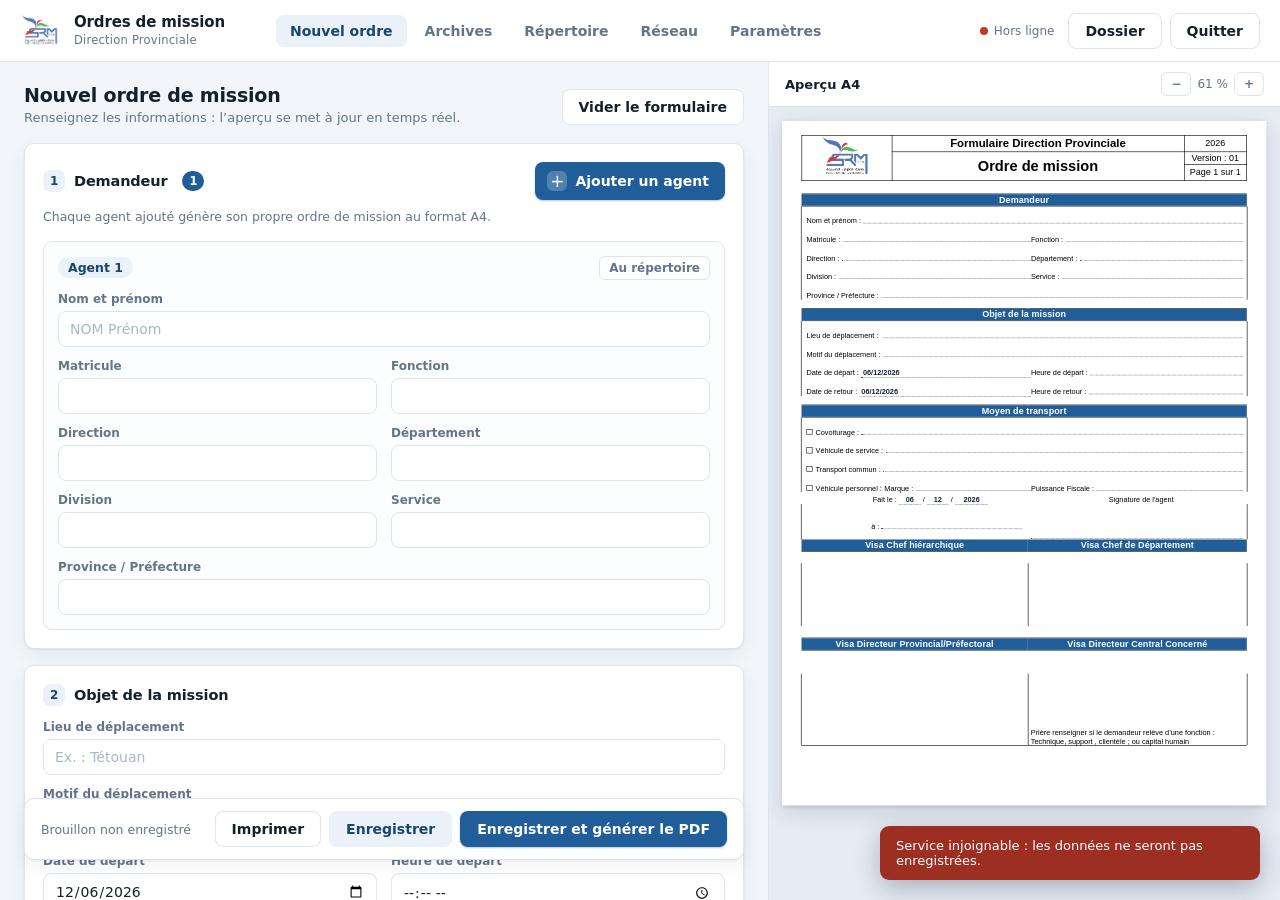
==== index.html @ d6f8230d "Add files via upload" ====
<!DOCTYPE html>
<html lang="fr">
<head>
<meta charset="utf-8">
<meta name="viewport" content="width=device-width, initial-scale=1, viewport-fit=cover">
<meta name="theme-color" content="#215e99">
<meta name="mobile-web-app-capable" content="yes">
<meta name="apple-mobile-web-app-capable" content="yes">
<meta name="apple-mobile-web-app-status-bar-style" content="black-translucent">
<meta name="apple-mobile-web-app-title" content="Ordres de mission">
<title>Ordres de mission</title>
<link rel="icon" href="logo.png">
<link rel="apple-touch-icon" href="logo.png">
<link rel="manifest" href="manifest.webmanifest">
<link rel="stylesheet" href="styles.css">
<link rel="stylesheet" href="form.css">
</head>
<body>

<header class="barre">
  <div class="marque">
    <img src="logo.png" alt="">
    <div>
      <h1>Ordres de mission</h1>
      <p>Direction Provinciale</p>
    </div>
  </div>

  <nav class="onglets" id="onglets">
    <button class="onglet actif" data-vue="saisie"><i class="ic" data-ic="plume"></i><span>Nouvel ordre</span></button>
    <button class="onglet" data-vue="archives"><i class="ic" data-ic="dossier"></i><span>Archives</span></button>
    <button class="onglet" data-vue="agents"><i class="ic" data-ic="agents"></i><span>R&eacute;pertoire</span></button>
    <button class="onglet" data-vue="reseau"><i class="ic" data-ic="reseau"></i><span>R&eacute;seau</span></button>
    <button class="onglet" data-vue="parametres"><i class="ic" data-ic="reglages"></i><span>Param&egrave;tres</span></button>
  </nav>

  <div class="barre-actions">
    <span class="etat-serveur" id="etatServeur" title="Connexion au service"><i></i>Connect&eacute;</span>
    <button class="btn btn-fantome local-seul" id="btnDossier" title="Ouvrir le dossier des PDF">Dossier</button>
    <button class="btn btn-fantome local-seul" id="btnQuitter" title="Fermer l'application">Quitter</button>
  </div>
</header>

<main>

<!-- ====================== VUE : SAISIE ====================== -->
<section class="vue active" id="vue-saisie">
  <div class="colonnes">

    <div class="panneau-saisie" id="panneauSaisie">

      <div class="fil">
        <div>
          <h2 id="titreSaisie">Nouvel ordre de mission</h2>
          <p class="sous-titre" id="sousTitreSaisie">Renseignez les informations : l&rsquo;aper&ccedil;u se met &agrave; jour en temps r&eacute;el.</p>
        </div>
        <button class="btn btn-fantome" id="btnNouveau">Vider le formulaire</button>
      </div>

      <!-- Demandeurs -->
      <div class="bloc">
        <div class="bloc-tete">
          <h3><span class="puce">1</span> Demandeur<span id="nbAgents" class="compteur">1</span></h3>
          <button class="btn btn-plus" id="btnAjouterAgent" title="Ajouter un agent &agrave; cet ordre de mission">
            <span>+</span> Ajouter un agent
          </button>
        </div>
        <p class="aide">Chaque agent ajout&eacute; g&eacute;n&egrave;re son propre ordre de mission au format A4.</p>
        <div id="listeAgents" class="liste-agents"></div>
      </div>

      <!-- Mission -->
      <div class="bloc">
        <div class="bloc-tete"><h3><span class="puce">2</span> Objet de la mission</h3></div>
        <div class="grille">
          <label class="champ large">
            <span>Lieu de d&eacute;placement</span>
            <input type="text" id="m_lieu" list="l_lieux" placeholder="Ex. : T&eacute;touan">
          </label>
          <label class="champ large">
            <span>Motif du d&eacute;placement</span>
            <input type="text" id="m_motif" list="l_motifs" placeholder="Ex. : R&eacute;union de coordination">
          </label>
          <label class="champ"><span>Date de d&eacute;part</span><input type="date" id="m_dateDepart"></label>
          <label class="champ"><span>Heure de d&eacute;part</span><input type="time" id="m_heureDepart"></label>
          <label class="champ"><span>Date de retour</span><input type="date" id="m_dateRetour"></label>
          <label class="champ"><span>Heure de retour</span><input type="time" id="m_heureRetour"></label>
        </div>
      </div>

      <!-- Transport -->
      <div class="bloc">
        <div class="bloc-tete"><h3><span class="puce">3</span> Moyen de transport</h3></div>
        <div class="transports">
          <div class="transport">
            <label class="coche"><input type="checkbox" id="t_covoiturage"><span>Covoiturage</span></label>
            <input type="text" id="t_covoiturageDetail" placeholder="Pr&eacute;cisions (ex. : avec M. ...)">
          </div>
          <div class="transport">
            <label class="coche"><input type="checkbox" id="t_service"><span>V&eacute;hicule de service</span></label>
            <input type="text" id="t_serviceDetail" placeholder="Immatriculation / n&deg; de v&eacute;hicule">
          </div>
          <div class="transport">
            <label class="coche"><input type="checkbox" id="t_commun"><span>Transport commun</span></label>
            <input type="text" id="t_communDetail" placeholder="Train, autocar, taxi...">
          </div>
          <div class="transport">
            <label class="coche"><input type="checkbox" id="t_personnel"><span>V&eacute;hicule personnel</span></label>
            <div class="duo">
              <input type="text" id="t_marque" placeholder="Marque">
              <input type="text" id="t_puissance" placeholder="Puissance fiscale">
            </div>
          </div>
        </div>
      </div>

      <!-- Signature -->
      <div class="bloc">
        <div class="bloc-tete"><h3><span class="puce">4</span> Signature</h3></div>
        <div class="grille">
          <label class="champ"><span>Fait le</span><input type="date" id="s_faitLe"></label>
          <label class="champ"><span>&Agrave;</span><input type="text" id="s_faitA" list="l_villes" placeholder="Ville"></label>
          <label class="champ"><span>Ann&eacute;e du formulaire</span><input type="text" id="e_annee" inputmode="numeric" maxlength="4"></label>
          <label class="champ"><span>Version du formulaire</span><input type="text" id="e_version" maxlength="6"></label>
        </div>
      </div>

      <div class="barre-bas">
        <div class="info" id="infoEnregistrement">Brouillon non enregistr&eacute;</div>
        <div class="actions">
          <button class="btn btn-fantome mobile-seul" id="btnApercuMobile">Aper&ccedil;u A4</button>
          <button class="btn btn-fantome bureau-seul" id="btnImprimer">Imprimer</button>
          <button class="btn btn-secondaire" id="btnEnregistrer">Enregistrer</button>
          <button class="btn btn-principal" id="btnPdf">Enregistrer et g&eacute;n&eacute;rer le PDF</button>
        </div>
      </div>
    </div>

    <!-- Aper&ccedil;u -->
    <aside class="panneau-apercu" id="panneauApercu">
      <div class="apercu-tete">
        <div class="apercu-titre">Aper&ccedil;u A4</div>
        <div class="apercu-outils">
          <div class="pages" id="pagesApercu"></div>
          <div class="zoom">
            <button class="btn-mini" id="zoomMoins" title="R&eacute;duire">&minus;</button>
            <span id="zoomVal" title="Double-cliquez pour ajuster automatiquement">70&nbsp;%</span>
            <button class="btn-mini" id="zoomPlus" title="Agrandir">+</button>
          </div>
          <button class="btn-mini mobile-seul" id="btnFermerApercu" title="Fermer l'aper&ccedil;u">Fermer</button>
        </div>
      </div>
      <div class="apercu-corps" id="apercuCorps">
        <div class="apercu-echelle" id="apercuEchelle"></div>
      </div>
    </aside>
  </div>
</section>

<!-- ====================== VUE : ARCHIVES ====================== -->
<section class="vue" id="vue-archives">
  <div class="contenu">
    <div class="fil">
      <div>
        <h2>Archives des ordres de mission</h2>
        <p class="sous-titre">Class&eacute;s automatiquement par ann&eacute;e et par mois.</p>
      </div>
      <div class="filtres">
        <input type="search" id="recherche" placeholder="Rechercher un agent, un lieu, un motif...">
        <select id="filtreAnnee"><option value="">Toutes les ann&eacute;es</option></select>
        <select id="filtreMois"><option value="">Tous les mois</option></select>
      </div>
    </div>
    <div class="stats" id="statsArchives"></div>
    <div id="listeArchives" class="archives"></div>
  </div>
</section>

<!-- ====================== VUE : REPERTOIRE ====================== -->
<section class="vue" id="vue-agents">
  <div class="contenu">
    <div class="fil">
      <div>
        <h2>R&eacute;pertoire des agents</h2>
        <p class="sous-titre">Les agents enregistr&eacute;s ici sont propos&eacute;s automatiquement &agrave; la saisie.</p>
      </div>
      <button class="btn btn-principal" id="btnNouvelAgent">+ Nouvel agent</button>
    </div>
    <div id="tableAgents" class="table-enveloppe"></div>
  </div>
</section>

<!-- ====================== VUE : RESEAU ====================== -->
<section class="vue" id="vue-reseau">
  <div class="contenu etroit">
    <div class="fil"><div>
      <h2>Acc&egrave;s depuis un t&eacute;l&eacute;phone ou un autre poste</h2>
      <p class="sous-titre">L&rsquo;application s&rsquo;utilise depuis n&rsquo;importe quel appareil du m&ecirc;me r&eacute;seau Wi-Fi.</p>
    </div></div>

    <div id="reseauEtat"></div>

    <div class="bloc reseau-bloc">
      <div class="reseau-qr">
        <div id="qrCode" class="qr"></div>
        <p class="qr-legende">Scannez ce code avec l&rsquo;appareil photo du t&eacute;l&eacute;phone</p>
      </div>
      <div class="reseau-infos">
        <h3>Adresse &agrave; ouvrir</h3>
        <div id="reseauAdresses" class="adresses"></div>
        <ol class="etapes">
          <li>Connectez le t&eacute;l&eacute;phone au <b>m&ecirc;me r&eacute;seau Wi-Fi</b> que ce poste.</li>
          <li>Scannez le QR code, ou saisissez l&rsquo;adresse dans le navigateur.</li>
          <li>Ajoutez la page &agrave; l&rsquo;&eacute;cran d&rsquo;accueil pour la retrouver comme une application.</li>
        </ol>
        <p class="aide">Ce poste doit rester allum&eacute; et l&rsquo;application ouverte : c&rsquo;est lui qui
          conserve les donn&eacute;es et fabrique les PDF.</p>
      </div>
    </div>

    <div class="bloc">
      <div class="bloc-tete"><h3>Informations techniques</h3></div>
      <div id="reseauInfos" class="infos-grille"></div>
    </div>
  </div>
</section>

<!-- ====================== VUE : PARAMETRES ====================== -->
<section class="vue" id="vue-parametres">
  <div class="contenu etroit">
    <div class="fil"><div>
      <h2>Param&egrave;tres</h2>
      <p class="sous-titre">Valeurs pr&eacute;-remplies automatiquement dans chaque nouvel ordre de mission.</p>
    </div></div>

    <div class="bloc">
      <div class="bloc-tete"><h3>Valeurs par d&eacute;faut du demandeur</h3></div>
      <div class="grille">
        <label class="champ"><span>Direction</span><input type="text" id="p_direction"></label>
        <label class="champ"><span>D&eacute;partement</span><input type="text" id="p_departement"></label>
        <label class="champ"><span>Division</span><input type="text" id="p_division"></label>
        <label class="champ"><span>Service</span><input type="text" id="p_service"></label>
        <label class="champ large"><span>Province / Pr&eacute;fecture</span><input type="text" id="p_province"></label>
      </div>
    </div>

    <div class="bloc">
      <div class="bloc-tete"><h3>En-t&ecirc;te du document</h3></div>
      <div class="grille">
        <label class="champ large"><span>Titre du formulaire</span><input type="text" id="p_titre"></label>
        <label class="champ"><span>Version</span><input type="text" id="p_version"></label>
        <label class="champ"><span>Ville de signature</span><input type="text" id="p_ville"></label>
      </div>
    </div>

    <div class="bloc">
      <div class="bloc-tete"><h3>Fichiers PDF</h3></div>
      <div class="grille">
        <label class="champ"><span>Pr&eacute;fixe des fichiers</span><input type="text" id="p_prefixe" maxlength="10"></label>
        <label class="champ large"><span>Dossier de classement</span><input type="text" id="p_dossier" readonly></label>
      </div>
      <p class="aide">Chaque PDF est enregistr&eacute; dans <code>Ann&eacute;e &rsaquo; Mois</code>, par exemple
        <code>2026 &rsaquo; 09 - Septembre</code>.</p>
      <label class="coche"><input type="checkbox" id="p_regroupe">
        <span>Regrouper tous les agents d&rsquo;un m&ecirc;me ordre dans un seul fichier PDF
          (par d&eacute;faut&nbsp;: un PDF distinct par agent)</span></label>
      <div class="actions-bloc">
        <button class="btn btn-fantome" id="btnExport">Exporter une sauvegarde</button>
        <button class="btn btn-fantome" id="btnImport">Importer une sauvegarde</button>
        <input type="file" id="fichierImport" accept="application/json" hidden>
      </div>
    </div>

    <div class="bloc local-seul">
      <div class="bloc-tete"><h3>Application</h3></div>
      <div class="actions-bloc">
        <button class="btn btn-fantome" id="btnDossier2">Ouvrir le dossier des PDF</button>
        <button class="btn btn-fantome" id="btnQuitter2">Quitter l&rsquo;application</button>
      </div>
    </div>

    <div class="barre-bas">
      <div class="info">Les param&egrave;tres s&rsquo;appliquent aux nouveaux ordres de mission.</div>
      <div class="actions"><button class="btn btn-principal" id="btnEnregistrerParams">Enregistrer</button></div>
    </div>
  </div>
</section>

</main>

<datalist id="l_noms"></datalist>
<datalist id="l_lieux"></datalist>
<datalist id="l_motifs"></datalist>
<datalist id="l_villes"></datalist>
<datalist id="l_fonctions"></datalist>

<div id="toasts" class="toasts"></div>

<div class="voile" id="voile" hidden>
  <div class="voile-boite">
    <div class="rouet"></div>
    <div id="voileTexte">G&eacute;n&eacute;ration des PDF en cours&hellip;</div>
  </div>
</div>

<div class="modale" id="modale" hidden>
  <div class="modale-boite">
    <h3 id="modaleTitre">Confirmation</h3>
    <p id="modaleTexte"></p>
    <div class="modale-actions">
      <button class="btn btn-fantome" id="modaleAnnuler">Annuler</button>
      <button class="btn btn-danger" id="modaleOk">Confirmer</button>
    </div>
  </div>
</div>

<!-- Gabarit d'une fiche agent -->
<template id="gabaritAgent">
  <div class="agent">
    <div class="agent-tete">
      <span class="agent-index">Agent 1</span>
      <div class="agent-outils">
        <button type="button" class="btn-mini js-copier" title="Reprendre les informations de service du 1er agent">Copier le service</button>
        <button type="button" class="btn-mini js-annuaire" title="Ajouter au r&eacute;pertoire">Au r&eacute;pertoire</button>
        <button type="button" class="btn-mini danger js-suppr" title="Retirer cet agent">Retirer</button>
      </div>
    </div>
    <div class="grille">
      <label class="champ large"><span>Nom et pr&eacute;nom</span>
        <input type="text" data-c="nom" list="l_noms" placeholder="NOM Pr&eacute;nom" autocomplete="off"></label>
      <label class="champ"><span>Matricule</span><input type="text" data-c="matricule"></label>
      <label class="champ"><span>Fonction</span><input type="text" data-c="fonction" list="l_fonctions"></label>
      <label class="champ"><span>Direction</span><input type="text" data-c="direction"></label>
      <label class="champ"><span>D&eacute;partement</span><input type="text" data-c="departement"></label>
      <label class="champ"><span>Division</span><input type="text" data-c="division"></label>
      <label class="champ"><span>Service</span><input type="text" data-c="service"></label>
      <label class="champ large"><span>Province / Pr&eacute;fecture</span><input type="text" data-c="province"></label>
    </div>
  </div>
</template>

<script src="qr.js"></script>
<script src="formulaire.js"></script>
<script src="app.js"></script>
</body>
</html>
---- styles.css ----
/* ==========================================================================
   styles.css — Interface de l'application « Ordres de mission »
   Conçue pour le bureau ET pour les téléphones (mise en page adaptative).
   ========================================================================== */

:root {
  --bleu: #215e99;
  --bleu-fonce: #17466f;
  --bleu-clair: #eaf1f9;
  --rouge: #c0392b;
  --vert: #1e7a52;
  --orange: #a76a12;
  --texte: #16202b;
  --texte-doux: #64748b;
  --bord: #dde4ec;
  --fond: #f2f5f9;
  --carte: #ffffff;
  --ombre: 0 1px 2px rgba(17, 33, 51, .06), 0 6px 18px rgba(17, 33, 51, .06);
  --rayon: 10px;
  --barre-h: 62px;
  --nav-h: 0px;
  --sb: env(safe-area-inset-bottom, 0px);
}

* { box-sizing: border-box; }
[hidden] { display: none !important; }

html, body {
  margin: 0;
  height: 100%;
  background: var(--fond);
  color: var(--texte);
  font-family: "Segoe UI", Inter, system-ui, -apple-system, "Helvetica Neue", Arial, sans-serif;
  font-size: 14px;
  -webkit-font-smoothing: antialiased;
  -webkit-text-size-adjust: 100%;
}

body { display: flex; flex-direction: column; overflow: hidden; }

h1, h2, h3, h4, h5 { margin: 0; font-weight: 650; letter-spacing: -.01em; }

.mobile-seul { display: none !important; }

/* ---------- Barre supérieure ---------- */
.barre {
  flex: 0 0 auto;
  display: flex;
  align-items: center;
  gap: 24px;
  padding: 0 20px;
  height: var(--barre-h);
  background: #fff;
  border-bottom: 1px solid var(--bord);
  z-index: 40;
}

.marque { display: flex; align-items: center; gap: 12px; min-width: 232px; }
.marque img { width: 42px; height: 34px; object-fit: contain; }
.marque h1 { font-size: 15px; line-height: 1.1; }
.marque p { margin: 2px 0 0; font-size: 11.5px; color: var(--texte-doux); letter-spacing: .02em; }

.onglets { display: flex; gap: 4px; flex: 1 1 auto; }
.onglet {
  border: 0; background: transparent; cursor: pointer;
  padding: 8px 14px; border-radius: 8px;
  font: inherit; font-weight: 550; color: var(--texte-doux);
  transition: background .15s, color .15s;
  display: flex; align-items: center; gap: 7px;
}
.onglet:hover { background: #f1f5fa; color: var(--texte); }
.onglet.actif { background: var(--bleu-clair); color: var(--bleu-fonce); }
.onglet .ic { display: none; }

.barre-actions { display: flex; align-items: center; gap: 8px; }
.etat-serveur { display: flex; align-items: center; gap: 6px; font-size: 12px; color: var(--texte-doux); margin-right: 6px; white-space: nowrap; }
.etat-serveur i { width: 8px; height: 8px; border-radius: 50%; background: var(--vert); display: block; }
.etat-serveur.hors i { background: var(--rouge); }

body.distant .local-seul { display: none !important; }

/* ---------- Boutons ---------- */
.btn {
  border: 1px solid transparent; border-radius: 8px; cursor: pointer;
  font: inherit; font-weight: 600; padding: 9px 16px;
  transition: background .15s, border-color .15s, box-shadow .15s, transform .05s;
  white-space: nowrap;
}
.btn:active { transform: translateY(1px); }
.btn-principal { background: var(--bleu); color: #fff; box-shadow: 0 1px 2px rgba(33,94,153,.35); }
.btn-principal:hover { background: var(--bleu-fonce); }
.btn-secondaire { background: var(--bleu-clair); color: var(--bleu-fonce); }
.btn-secondaire:hover { background: #dbe8f6; }
.btn-fantome { background: #fff; color: var(--texte); border-color: var(--bord); }
.btn-fantome:hover { background: #f6f9fc; border-color: #c6d3e2; }
.btn-danger { background: var(--rouge); color: #fff; }
.btn-danger:hover { background: #a93226; }
.btn:disabled { opacity: .55; cursor: not-allowed; }

.btn-plus {
  background: var(--bleu); color: #fff; display: inline-flex; align-items: center; gap: 8px;
  padding: 8px 15px 8px 11px; box-shadow: 0 1px 2px rgba(33,94,153,.35);
}
.btn-plus:hover { background: var(--bleu-fonce); }
.btn-plus span {
  display: inline-flex; align-items: center; justify-content: center;
  width: 20px; height: 20px; border-radius: 6px;
  background: rgba(255,255,255,.22); font-size: 17px; line-height: 1; font-weight: 500;
}

.btn-mini {
  border: 1px solid var(--bord); background: #fff; border-radius: 6px;
  padding: 4px 9px; font: inherit; font-size: 12px; font-weight: 550;
  color: var(--texte-doux); cursor: pointer;
}
.btn-mini:hover { background: #f6f9fc; color: var(--texte); }
.btn-mini.danger:hover { background: #fdecea; border-color: #f0b8b1; color: var(--rouge); }

/* ---------- Vues ---------- */
main { flex: 1 1 auto; min-height: 0; position: relative; }
.vue { display: none; height: 100%; overflow: auto; -webkit-overflow-scrolling: touch; }
.vue.active { display: block; }

.contenu { max-width: 1180px; margin: 0 auto; padding: 24px 24px 60px; }
.contenu.etroit { max-width: 880px; }

.fil {
  display: flex; align-items: flex-end; justify-content: space-between;
  gap: 20px; flex-wrap: wrap; margin-bottom: 18px;
}
.fil h2 { font-size: 19px; }
.sous-titre { margin: 4px 0 0; color: var(--texte-doux); font-size: 13px; }

/* ---------- Saisie en deux colonnes ---------- */
.colonnes { display: flex; height: 100%; min-height: 0; }
.panneau-saisie { flex: 1 1 58%; min-width: 0; overflow: auto; padding: 22px 24px 40px; -webkit-overflow-scrolling: touch; }
.panneau-apercu {
  flex: 0 0 42%; min-width: 430px; display: flex; flex-direction: column;
  background: #e7ecf3; border-left: 1px solid var(--bord);
}

.apercu-tete {
  display: flex; align-items: center; justify-content: space-between; gap: 12px;
  padding: 10px 16px; background: #fff; border-bottom: 1px solid var(--bord);
}
.apercu-titre { font-weight: 650; font-size: 13px; }
.apercu-outils { display: flex; align-items: center; gap: 14px; flex-wrap: wrap; justify-content: flex-end; }
.pages { display: flex; gap: 4px; flex-wrap: wrap; max-width: 330px; overflow: auto; }
.pages button {
  border: 1px solid var(--bord); background: #fff; border-radius: 6px;
  padding: 3px 9px; font: inherit; font-size: 12px; cursor: pointer; color: var(--texte-doux);
  max-width: 150px; overflow: hidden; text-overflow: ellipsis; white-space: nowrap;
}
.pages button.actif { background: var(--bleu); border-color: var(--bleu); color: #fff; }
.zoom { display: flex; align-items: center; gap: 6px; font-size: 12px; color: var(--texte-doux); }

.apercu-corps {
  flex: 1 1 auto; overflow: auto; padding: 14px 12px 24px;
  display: flex; justify-content: center; align-items: flex-start;
  -webkit-overflow-scrolling: touch;
}
.apercu-echelle { transform-origin: top left; flex: 0 0 auto; width: 595.28pt; }
.apercu-echelle .om-page {
  box-shadow: 0 2px 6px rgba(20,35,55,.14), 0 12px 34px rgba(20,35,55,.14);
  margin-bottom: 18px;
}

/* ---------- Blocs de formulaire ---------- */
.bloc {
  background: var(--carte); border: 1px solid var(--bord); border-radius: var(--rayon);
  padding: 18px; margin-bottom: 16px; box-shadow: var(--ombre);
}
.bloc-tete { display: flex; align-items: center; justify-content: space-between; gap: 14px; margin-bottom: 14px; flex-wrap: wrap; }
.bloc-tete h3 { font-size: 14.5px; display: flex; align-items: center; gap: 9px; }
.puce {
  width: 22px; height: 22px; border-radius: 7px; background: var(--bleu-clair); color: var(--bleu-fonce);
  display: inline-flex; align-items: center; justify-content: center; font-size: 12px; font-weight: 700;
  flex: 0 0 auto;
}
.compteur {
  margin-left: 6px; background: var(--bleu); color: #fff; border-radius: 20px;
  min-width: 20px; height: 20px; padding: 0 7px; font-size: 11.5px; font-weight: 700;
  display: inline-flex; align-items: center; justify-content: center;
}
.aide { margin: -6px 0 14px; font-size: 12.5px; color: var(--texte-doux); line-height: 1.5; }
.aide code { background: #eef3f9; border-radius: 4px; padding: 1px 5px; font-size: 12px; }

/* ---------- Champs ---------- */
.grille { display: grid; grid-template-columns: repeat(2, minmax(0, 1fr)); gap: 12px 14px; }
.champ { display: flex; flex-direction: column; gap: 5px; min-width: 0; }
.champ.large { grid-column: 1 / -1; }
.champ > span { font-size: 12px; font-weight: 600; color: var(--texte-doux); }

input[type=text], input[type=date], input[type=time], input[type=search], select, textarea {
  font: inherit; color: var(--texte); background: #fff;
  border: 1px solid var(--bord); border-radius: 8px; padding: 9px 11px;
  width: 100%; min-width: 0; transition: border-color .15s, box-shadow .15s;
}
input:focus, select:focus, textarea:focus {
  outline: 0; border-color: var(--bleu); box-shadow: 0 0 0 3px rgba(33,94,153,.13);
}
input::placeholder { color: #a9b6c6; }

/* ---------- Fiches agents ---------- */
.liste-agents { display: flex; flex-direction: column; gap: 12px; }
.agent { border: 1px solid var(--bord); border-radius: 9px; padding: 14px; background: #fcfdfe; }
.agent.pulse { animation: pulse .5s ease; }
@keyframes pulse { from { box-shadow: 0 0 0 0 rgba(33,94,153,.4); } to { box-shadow: 0 0 0 10px rgba(33,94,153,0); } }
.agent-tete { display: flex; align-items: center; justify-content: space-between; gap: 10px; margin-bottom: 12px; flex-wrap: wrap; }
.agent-index { font-size: 12.5px; font-weight: 700; color: var(--bleu-fonce); background: var(--bleu-clair); padding: 3px 10px; border-radius: 20px; }
.agent-outils { display: flex; gap: 6px; flex-wrap: wrap; }
.liste-agents .agent:first-child .js-copier { display: none; }
.liste-agents .agent:only-child .js-suppr { display: none; }

/* ---------- Transports ---------- */
.transports { display: grid; grid-template-columns: repeat(2, minmax(0, 1fr)); gap: 12px; }
.transport { border: 1px solid var(--bord); border-radius: 9px; padding: 12px; background: #fcfdfe; }
.coche { display: flex; align-items: flex-start; gap: 9px; font-weight: 600; font-size: 13px; margin-bottom: 9px; cursor: pointer; line-height: 1.4; }
.coche input { width: 18px; height: 18px; accent-color: var(--bleu); cursor: pointer; flex: 0 0 auto; margin-top: 1px; }
.duo { display: grid; grid-template-columns: 1fr 1fr; gap: 8px; }

/* ---------- Barre d'actions basse ---------- */
.barre-bas {
  position: sticky; bottom: 0; margin-top: 18px;
  display: flex; align-items: center; justify-content: space-between; gap: 16px;
  background: #fff; border: 1px solid var(--bord); border-radius: var(--rayon);
  padding: 12px 16px; box-shadow: var(--ombre);
  flex-wrap: wrap;
}
.barre-bas .info { font-size: 12.5px; color: var(--texte-doux); }
.barre-bas .actions { display: flex; gap: 8px; flex-wrap: wrap; }
.actions-bloc { display: flex; gap: 8px; margin-top: 12px; flex-wrap: wrap; }

/* ---------- Archives ---------- */
.filtres { display: flex; gap: 8px; flex-wrap: wrap; }
.filtres input[type=search] { width: 280px; }
.filtres select { width: auto; }

.stats { display: grid; grid-template-columns: repeat(4, 1fr); gap: 12px; margin-bottom: 20px; }
.stat { background: #fff; border: 1px solid var(--bord); border-radius: var(--rayon); padding: 14px 16px; box-shadow: var(--ombre); }
.stat b { display: block; font-size: 22px; font-weight: 700; letter-spacing: -.02em; }
.stat span { font-size: 12px; color: var(--texte-doux); }

.annee-titre {
  font-size: 13px; font-weight: 700; color: var(--texte-doux); letter-spacing: .08em;
  text-transform: uppercase; margin: 22px 0 10px;
}
.mois {
  background: #fff; border: 1px solid var(--bord); border-radius: var(--rayon);
  margin-bottom: 12px; overflow: hidden; box-shadow: var(--ombre);
}
.mois-tete {
  display: flex; align-items: center; gap: 12px; padding: 13px 16px; cursor: pointer;
  user-select: none; background: #fff; flex-wrap: wrap;
}
.mois-tete:hover { background: #f8fafd; }
.mois-tete .fleche { color: var(--texte-doux); transition: transform .18s; font-size: 12px; }
.mois.ouvert .fleche { transform: rotate(90deg); }
.mois-tete h4 { margin: 0; font-size: 14.5px; font-weight: 650; flex: 1 1 auto; }
.pastille { background: var(--bleu-clair); color: var(--bleu-fonce); border-radius: 20px; padding: 2px 10px; font-size: 12px; font-weight: 700; }
.mois-corps { display: none; border-top: 1px solid var(--bord); }
.mois.ouvert .mois-corps { display: block; }

.ordre { display: flex; gap: 16px; padding: 14px 16px; border-bottom: 1px solid #eef2f7; }
.ordre:last-child { border-bottom: 0; }
.ordre:hover { background: #f9fbfd; }
.ordre-num { flex: 0 0 auto; font-size: 12px; font-weight: 700; color: var(--bleu-fonce); background: var(--bleu-clair); border-radius: 7px; padding: 5px 9px; height: fit-content; }
.ordre-corps { flex: 1 1 auto; min-width: 0; }
.ordre-corps h5 { margin: 0 0 4px; font-size: 14px; font-weight: 650; }
.ordre-meta { font-size: 12.5px; color: var(--texte-doux); display: flex; flex-wrap: wrap; gap: 4px 14px; }
.jetons { display: flex; flex-wrap: wrap; gap: 5px; margin-top: 7px; }
.jeton { font-size: 11.5px; background: #f1f5fa; border: 1px solid #e3eaf3; border-radius: 6px; padding: 2px 8px; color: #43546a; }
a.jeton.pdf {
  background: #edf8f2; border-color: #cfe9dc; color: var(--vert);
  text-decoration: none; cursor: pointer; padding: 4px 9px;
}
a.jeton.pdf:hover { background: #ddf1e7; }
.ordre-actions { flex: 0 0 auto; display: flex; gap: 6px; align-items: flex-start; flex-wrap: wrap; justify-content: flex-end; max-width: 250px; }

.vide { text-align: center; padding: 60px 20px; color: var(--texte-doux); }
.vide b { display: block; font-size: 16px; color: var(--texte); margin-bottom: 6px; }

/* ---------- Tableau du répertoire ---------- */
.table-enveloppe { background: #fff; border: 1px solid var(--bord); border-radius: var(--rayon); overflow: auto; box-shadow: var(--ombre); }
table { width: 100%; border-collapse: collapse; font-size: 13px; }
thead th {
  text-align: left; padding: 11px 14px; font-size: 11.5px; letter-spacing: .05em;
  text-transform: uppercase; color: var(--texte-doux); background: #f8fafc; border-bottom: 1px solid var(--bord); white-space: nowrap;
}
tbody td { padding: 10px 14px; border-bottom: 1px solid #eef2f7; }
tbody tr:last-child td { border-bottom: 0; }
tbody tr:hover { background: #f9fbfd; }
td.actions-cell { text-align: right; white-space: nowrap; }
td input { padding: 6px 8px; border-radius: 6px; min-width: 130px; }

/* ---------- Vue réseau ---------- */
.bandeau {
  display: flex; gap: 12px; align-items: flex-start;
  border-radius: var(--rayon); padding: 14px 16px; margin-bottom: 16px;
  border: 1px solid var(--bord); background: #fff; box-shadow: var(--ombre);
  font-size: 13.5px; line-height: 1.5;
}
.bandeau b { display: block; margin-bottom: 3px; font-size: 14px; }
.bandeau .pastille-etat { width: 10px; height: 10px; border-radius: 50%; margin-top: 5px; flex: 0 0 auto; }
.bandeau.ok { background: #f2faf6; border-color: #cfe9dc; }
.bandeau.ok .pastille-etat { background: var(--vert); }
.bandeau.alerte { background: #fdf8ef; border-color: #eddcbe; }
.bandeau.alerte .pastille-etat { background: var(--orange); }
.bandeau code { background: rgba(0,0,0,.05); border-radius: 4px; padding: 2px 6px; font-size: 12.5px; }

.reseau-bloc { display: flex; gap: 26px; align-items: flex-start; }
.reseau-qr { flex: 0 0 auto; text-align: center; }
.qr { width: 190px; height: 190px; background: #fff; border: 1px solid var(--bord); border-radius: 10px; padding: 8px; }
.qr svg { width: 100%; height: 100%; display: block; }
.qr-legende { margin: 9px 0 0; font-size: 11.5px; color: var(--texte-doux); max-width: 190px; line-height: 1.4; }
.reseau-infos { flex: 1 1 auto; min-width: 0; }
.reseau-infos h3 { font-size: 14px; margin-bottom: 10px; }
.adresses { display: flex; flex-direction: column; gap: 8px; margin-bottom: 16px; }
.adresse {
  display: flex; align-items: center; gap: 10px; justify-content: space-between;
  background: #f7fafd; border: 1px solid var(--bord); border-radius: 8px; padding: 10px 12px;
}
.adresse span {
  font-family: "Cascadia Mono", Consolas, ui-monospace, monospace;
  font-size: 14px; font-weight: 600; color: var(--bleu-fonce);
  overflow: auto; white-space: nowrap;
}
.etapes { margin: 0 0 14px; padding-left: 20px; font-size: 13px; line-height: 1.7; color: var(--texte); }
.etapes b { font-weight: 650; }
.infos-grille { display: grid; grid-template-columns: repeat(2, minmax(0, 1fr)); gap: 10px 20px; font-size: 13px; }
.infos-grille div { display: flex; justify-content: space-between; gap: 12px; padding: 7px 0; border-bottom: 1px solid #f0f4f8; }
.infos-grille dt, .infos-grille .cle { color: var(--texte-doux); }
.infos-grille .val { font-weight: 600; text-align: right; overflow-wrap: anywhere; }

/* ---------- Toasts ---------- */
.toasts { position: fixed; right: 20px; bottom: calc(20px + var(--nav-h) + var(--sb)); display: flex; flex-direction: column; gap: 10px; z-index: 100; }
.toast {
  background: #10233a; color: #fff; border-radius: 9px; padding: 12px 16px;
  box-shadow: 0 8px 26px rgba(16,35,58,.3); font-size: 13px; max-width: 380px;
  animation: entre .22s ease; display: flex; gap: 10px; align-items: flex-start;
  transition: opacity .3s, transform .3s;
}
.toast.succes { background: #12613f; }
.toast.erreur { background: #9c2f22; }
.toast b { font-weight: 700; }
@keyframes entre { from { opacity: 0; transform: translateY(8px); } to { opacity: 1; transform: none; } }

/* ---------- Voile de chargement & modale ---------- */
.voile, .modale {
  position: fixed; inset: 0; background: rgba(16,35,58,.45);
  display: flex; align-items: center; justify-content: center; z-index: 120;
  backdrop-filter: blur(2px); padding: 20px;
}
.voile-boite, .modale-boite {
  background: #fff; border-radius: 14px; padding: 26px 30px; text-align: center;
  box-shadow: 0 20px 60px rgba(10,25,45,.35); min-width: 280px; max-width: 460px;
}
.modale-boite { text-align: left; }
.modale-boite h3 { font-size: 16px; margin-bottom: 8px; }
.modale-boite p { color: var(--texte-doux); font-size: 13.5px; line-height: 1.5; margin: 0 0 18px; }
.modale-actions { display: flex; justify-content: flex-end; gap: 8px; }
.rouet {
  width: 34px; height: 34px; margin: 0 auto 14px; border-radius: 50%;
  border: 3px solid var(--bleu-clair); border-top-color: var(--bleu); animation: tourne .8s linear infinite;
}
@keyframes tourne { to { transform: rotate(360deg); } }

/* ==========================================================================
   Adaptation aux tablettes et aux téléphones
   ========================================================================== */
@media (max-width: 1280px) {
  .panneau-apercu { min-width: 380px; flex-basis: 40%; }
}

@media (max-width: 1080px) {
  .stats { grid-template-columns: repeat(2, 1fr); }
  .marque { min-width: 0; }
  .onglet span { display: none; }
  .onglet .ic { display: block; }
}

/* ---------- Téléphones ---------- */
@media (max-width: 860px) {
  :root { --barre-h: 56px; --nav-h: 62px; }

  /* Barre supérieure réduite */
  .barre { gap: 10px; padding: 0 14px; }
  .marque img { width: 34px; height: 28px; }
  .marque h1 { font-size: 14px; }
  .marque p { display: none; }
  .barre-actions .btn { display: none; }
  .etat-serveur { margin: 0; font-size: 0; gap: 0; }
  .etat-serveur i { width: 10px; height: 10px; }

  /* Onglets en barre de navigation basse */
  .onglets {
    position: fixed; left: 0; right: 0; bottom: 0; z-index: 50;
    height: calc(var(--nav-h) + var(--sb));
    padding: 6px 4px calc(6px + var(--sb));
    background: #fff; border-top: 1px solid var(--bord);
    box-shadow: 0 -2px 14px rgba(17,33,51,.07);
    gap: 0; justify-content: space-around;
  }
  .onglet {
    flex: 1 1 0; flex-direction: column; gap: 3px; padding: 6px 2px;
    font-size: 10.5px; font-weight: 600; border-radius: 10px; min-width: 0;
  }
  .onglet span { display: block; overflow: hidden; text-overflow: ellipsis; white-space: nowrap; max-width: 100%; }
  .onglet .ic { display: block; }

  main { padding-bottom: 0; }
  .vue { padding-bottom: calc(var(--nav-h) + var(--sb)); }
  .mobile-seul { display: inline-flex !important; }
  .bureau-seul { display: none !important; }

  /* Saisie sur une seule colonne : c'est la vue qui defile, pas un panneau
     interne, sinon la barre d'actions collante flotte au milieu de l'ecran. */
  .colonnes { flex-direction: column; height: auto; }
  .panneau-saisie { flex: 1 1 auto; padding: 16px 14px 28px; overflow: visible; }
  .contenu { padding: 16px 14px 28px; }

  /* Aperçu : superposition plein écran */
  .panneau-apercu {
    position: fixed; inset: 0; z-index: 90;
    flex-basis: auto; min-width: 0; border-left: 0;
    transform: translateY(100%); transition: transform .25s ease;
    visibility: hidden;
  }
  body.apercu-ouvert .panneau-apercu { transform: none; visibility: visible; }
  .apercu-tete { padding: 10px 12px; padding-top: calc(10px + env(safe-area-inset-top, 0px)); }
  .apercu-outils { gap: 10px; }
  .pages { max-width: 100%; order: 3; flex-basis: 100%; }

  /* Champs : une colonne, 16px pour éviter le zoom automatique iOS */
  .grille, .transports, .infos-grille { grid-template-columns: 1fr; }
  .champ.large { grid-column: auto; }
  input[type=text], input[type=date], input[type=time], input[type=search], select, textarea {
    font-size: 16px; padding: 11px 12px;
  }
  .btn { padding: 11px 16px; }
  .btn-mini { padding: 7px 11px; font-size: 12.5px; }

  .fil { flex-direction: column; align-items: stretch; gap: 12px; }
  .fil h2 { font-size: 17px; }
  .filtres { flex-direction: column; }
  .filtres input[type=search], .filtres select { width: 100%; }
  .bloc-tete { flex-direction: column; align-items: stretch; }
  .bloc-tete .btn { width: 100%; justify-content: center; }

  .barre-bas {
    /* Le degagement pour la barre de navigation vient du padding de .vue */
    position: sticky; bottom: 8px;
    flex-direction: column; align-items: stretch; gap: 8px;
    padding: 10px; margin-top: 16px;
  }
  .barre-bas .info { display: none; }
  .barre-bas .actions { display: grid; grid-template-columns: 1fr 1fr; gap: 8px; }
  .barre-bas .actions .btn { width: 100%; text-align: center; }
  .barre-bas .actions .btn-principal { grid-column: 1 / -1; }
  /* Dans les autres vues, la barre reste en bas de contenu */
  .contenu .barre-bas { position: static; }

  /* Archives empilées */
  .stats { grid-template-columns: repeat(2, 1fr); gap: 10px; }
  .stat { padding: 12px; }
  .stat b { font-size: 19px; }
  .ordre { flex-direction: column; gap: 10px; }
  .ordre-actions { max-width: none; justify-content: flex-start; }
  .ordre-actions .btn-mini { flex: 1 1 calc(50% - 4px); text-align: center; }
  .mois-tete { gap: 8px; }
  .mois-tete .btn-mini { flex-basis: 100%; }

  /* Répertoire : cartes au lieu d'un tableau */
  .table-enveloppe { border: 0; background: transparent; box-shadow: none; overflow: visible; }
  table, thead, tbody, th, td, tr { display: block; }
  thead { display: none; }
  tbody tr {
    background: #fff; border: 1px solid var(--bord); border-radius: var(--rayon);
    margin-bottom: 12px; padding: 6px 12px 12px; box-shadow: var(--ombre);
  }
  tbody td { border: 0; padding: 7px 0; }
  tbody td::before {
    content: attr(data-libelle); display: block; font-size: 11.5px;
    font-weight: 600; color: var(--texte-doux); margin-bottom: 4px;
  }
  td.actions-cell { text-align: left; padding-top: 12px; }
  td.actions-cell::before { content: none; }
  td.actions-cell .btn-mini { width: 100%; }

  /* Réseau */
  .reseau-bloc { flex-direction: column; align-items: center; gap: 18px; }
  .qr { width: 220px; height: 220px; }
  .reseau-infos { width: 100%; }
  .adresse { flex-direction: column; align-items: stretch; gap: 8px; }
  .adresse span { text-align: center; font-size: 15px; }
  .infos-grille div { padding: 9px 0; }

  .toasts { left: 14px; right: 14px; bottom: calc(14px + var(--nav-h) + var(--sb)); }
  .toast { max-width: none; }
  .modale-boite, .voile-boite { width: 100%; }
}

@media (max-width: 340px) {
  .barre-bas .actions { grid-template-columns: 1fr; }
  .onglet { font-size: 9.5px; }
}

/* ---------- Impression depuis l'interface ---------- */
@media print {
  .barre, .onglets, .panneau-saisie, .apercu-tete, .toasts, .voile, .modale { display: none !important; }
  body, main, .vue, .colonnes, .panneau-apercu, .apercu-corps {
    display: block !important; overflow: visible !important; height: auto !important;
    background: #fff !important; padding: 0 !important;
  }
  .panneau-apercu {
    border: 0 !important; min-width: 0 !important;
    position: static !important; transform: none !important; visibility: visible !important;
  }
  .apercu-echelle { transform: none !important; margin: 0 !important; width: auto !important; }
  .apercu-echelle .om-page { box-shadow: none !important; margin: 0 !important; }
}
---- form.css ----
/* ==========================================================================
   form.css — Reproduction fidele du formulaire « Ordre de mission »
   Toutes les coordonnees sont exprimees en points typographiques (pt),
   exactement comme dans le PDF d'origine (page A4 : 595,32 x 841,92 pt).
   Cette feuille est utilisee a l'identique pour l'apercu ecran et pour
   l'impression PDF, ce qui garantit une mise en page strictement conforme.
   ========================================================================== */

@page {
  size: A4;
  margin: 0;
}

.om-page {
  position: relative;
  width: 595.28pt;
  height: 841.6pt;
  overflow: hidden;
  background: #fff;
  color: #000;
  font-family: "Aptos Narrow", "Arial Narrow", Calibri, Arial, sans-serif;
  font-size: 9pt;
  line-height: 1;
  -webkit-print-color-adjust: exact;
  print-color-adjust: exact;
  box-sizing: border-box;
}

.om-page * {
  box-sizing: border-box;
}

.om-page + .om-page {
  page-break-before: always;
  break-before: page;
}

/* --- Traits du tableau ---------------------------------------------------- */
.om-rule {
  position: absolute;
  background: #000;
}

/* --- Bandeaux bleus de section ------------------------------------------- */
.om-bar {
  position: absolute;
  background: #215e99;
  color: #fff;
  font-family: "Aptos Narrow", "Arial Narrow", Calibri, Arial, sans-serif;
  font-weight: 700;
  font-size: 11.04pt;
  display: flex;
  align-items: center;
  justify-content: center;
  letter-spacing: 0.1pt;
}

/* --- En-tete : logo et cartouche ----------------------------------------- */
.om-logo {
  position: absolute;
  left: 46.4pt;
  top: 17.5pt;      /* 841.92 - 771.33 - 53.086 */
  width: 66.65pt;
  height: 53.09pt;
  object-fit: contain;
}

.om-head {
  position: absolute;
  display: flex;
  align-items: center;
  justify-content: center;
  text-align: center;
  font-family: Calibri, "Segoe UI", Arial, sans-serif;
  padding: 0 2pt;
}

.om-head.t1 { font-weight: 700; font-size: 14.04pt; }
.om-head.t2 { font-weight: 700; font-size: 18pt; }
.om-head.t3 { font-size: 11.04pt; }

/* --- Lignes de saisie ----------------------------------------------------- */
.om-row {
  position: absolute;
  display: flex;
  align-items: baseline;
  line-height: 1;
  white-space: nowrap;
}

.om-cell {
  display: flex;
  align-items: baseline;
  min-width: 0;
}

.om-lbl {
  flex: 0 0 auto;
  padding-right: 3pt;
}

.om-fill {
  flex: 1 1 auto;
  min-width: 0;
  border-bottom: 0.6pt dotted #4a4a4a;
  padding: 0 2pt 0.6pt 2pt;
  overflow: hidden;
  text-overflow: ellipsis;
  white-space: nowrap;
}

.om-val {
  font-weight: 600;
  color: #10233a;
}

.om-free {
  position: absolute;
  line-height: 1;
  white-space: nowrap;
}

.om-dots {
  position: absolute;
  height: 0;
  border-top: 0.6pt dotted #4a4a4a;
}

/* --- Cases a cocher ------------------------------------------------------- */
.om-box {
  flex: 0 0 auto;
  display: inline-block;
  width: 7.2pt;
  height: 7.2pt;
  border: 0.7pt solid #1a1a1a;
  margin-right: 4pt;
  position: relative;
  top: 0.4pt;
}

.om-box.on {
  background: #215e99;
  border-color: #215e99;
}

.om-box.on::after {
  content: "";
  position: absolute;
  left: 1.9pt;
  top: 0.4pt;
  width: 2.1pt;
  height: 4.2pt;
  border: solid #fff;
  border-width: 0 1.1pt 1.1pt 0;
  transform: rotate(42deg);
}

/* --- Note de bas de page -------------------------------------------------- */
.om-note {
  position: absolute;
  line-height: 1.22;
  font-size: 9pt;
}

/* --- Impression ----------------------------------------------------------- */
@media print {
  html, body {
    margin: 0;
    padding: 0;
    background: #fff;
  }
  .om-page {
    margin: 0;
    box-shadow: none;
  }
}
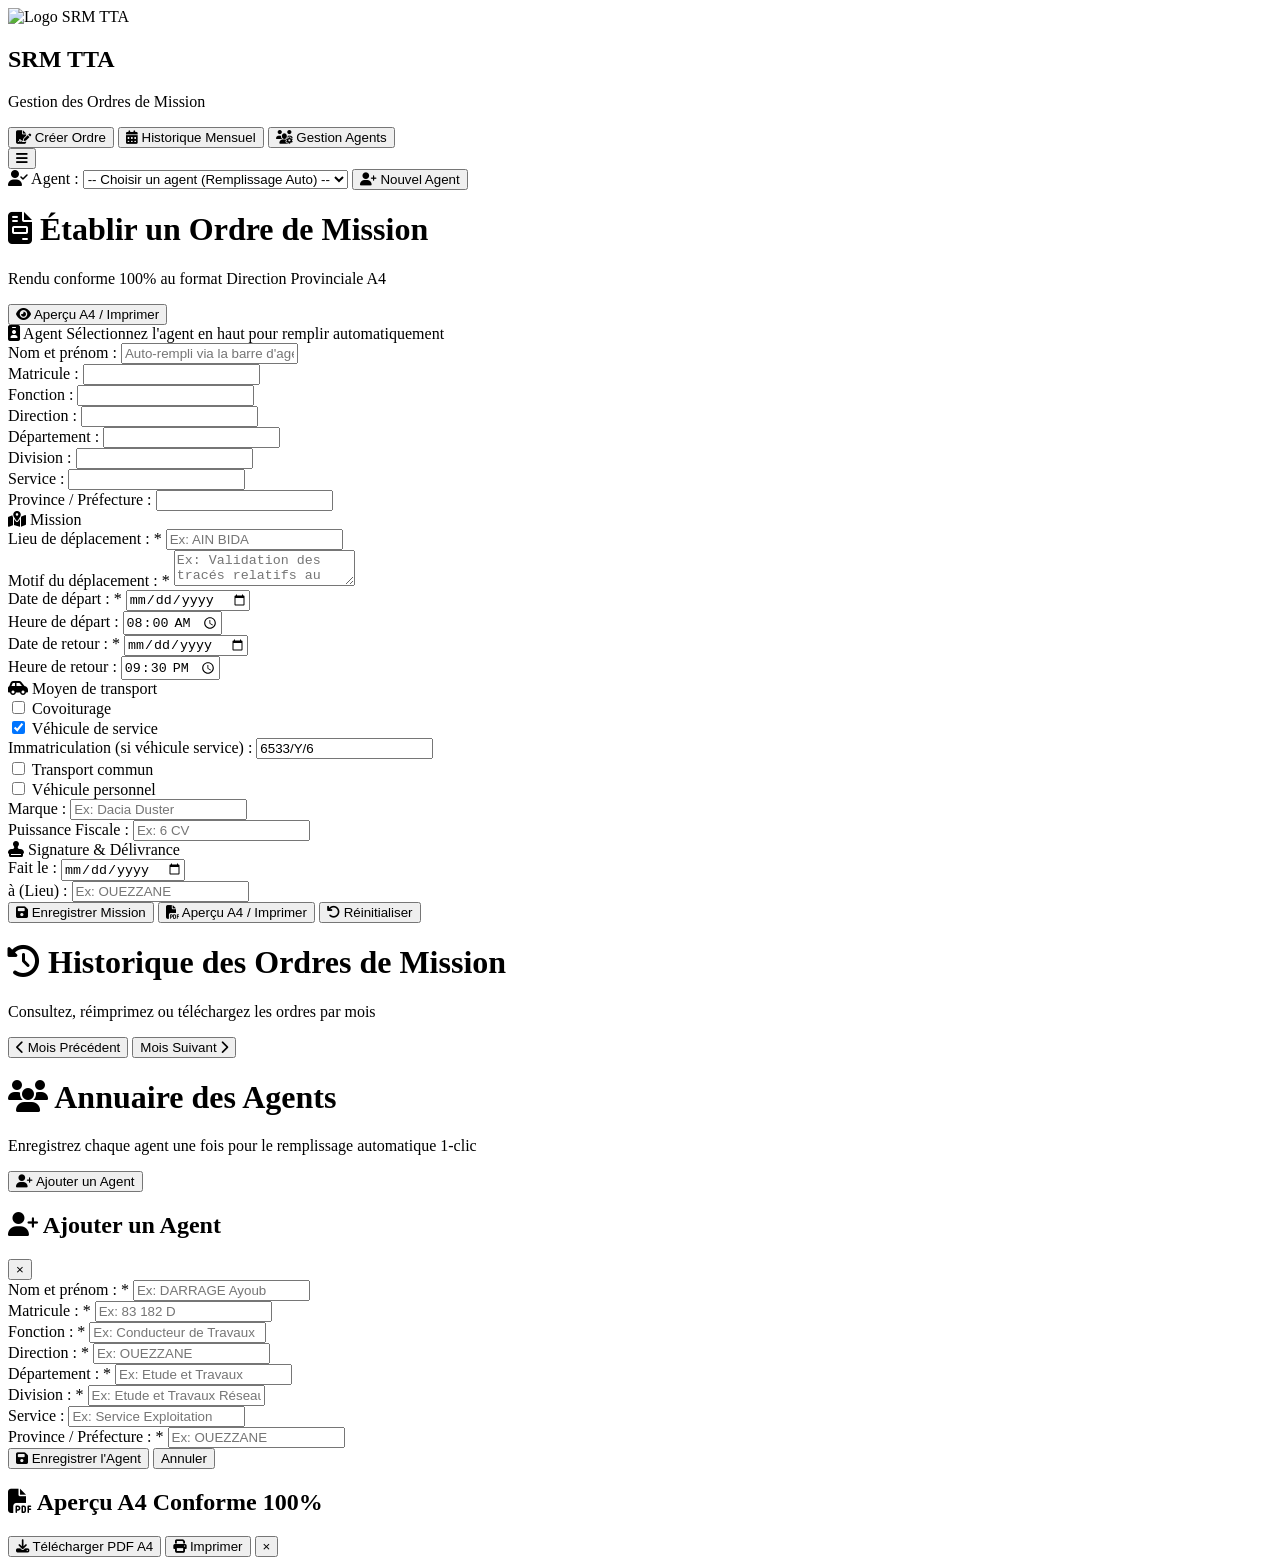
==== commit cfc25f0d: "Add files via upload" ====
--- a/index.html
+++ b/index.html
@@ -1,346 +1,379 @@
 <!DOCTYPE html>
 <html lang="fr">
 <head>
-<meta charset="utf-8">
-<meta name="viewport" content="width=device-width, initial-scale=1, viewport-fit=cover">
-<meta name="theme-color" content="#215e99">
-<meta name="mobile-web-app-capable" content="yes">
-<meta name="apple-mobile-web-app-capable" content="yes">
-<meta name="apple-mobile-web-app-status-bar-style" content="black-translucent">
-<meta name="apple-mobile-web-app-title" content="Ordres de mission">
-<title>Ordres de mission</title>
-<link rel="icon" href="logo.png">
-<link rel="apple-touch-icon" href="logo.png">
-<link rel="manifest" href="manifest.webmanifest">
-<link rel="stylesheet" href="styles.css">
-<link rel="stylesheet" href="form.css">
+    <meta charset="UTF-8">
+    <meta name="viewport" content="width=device-width, initial-scale=1.0">
+    <meta name="theme-color" content="#1a5276">
+    <title>Ordre de Mission - SRM TTA</title>
+    <link rel="manifest" href="manifest.json">
+    <link rel="apple-touch-icon" href="assets/logo.png">
+    <link rel="stylesheet" href="css/style.css">
+    <link rel="stylesheet" href="css/font-awesome.min.css">
+    <link rel="stylesheet" href="https://cdnjs.cloudflare.com/ajax/libs/font-awesome/6.5.0/css/all.min.css">
+    <!-- Local offline library first, CDN fallback -->
+    <script src="js/html2pdf.bundle.min.js"></script>
+    <script>
+        if (typeof html2pdf === 'undefined') {
+            document.write('<script src="https://cdnjs.cloudflare.com/ajax/libs/html2pdf.js/0.10.1/html2pdf.bundle.min.js"><\\/script>');
+        }
+    </script>
+    <script src="js/logo_data.js"></script>
+    <script>
+        // Register Service Worker for 100% offline access
+        if ('serviceWorker' in navigator) {
+            window.addEventListener('load', () => {
+                navigator.serviceWorker.register('sw.js')
+                    .then(reg => console.log('Service Worker installé pour le mode Hors-Ligne', reg))
+                    .catch(err => console.log('SW erreur', err));
+            });
+        }
+    </script>
 </head>
 <body>
 
-<header class="barre">
-  <div class="marque">
-    <img src="logo.png" alt="">
-    <div>
-      <h1>Ordres de mission</h1>
-      <p>Direction Provinciale</p>
+    <!-- ===== SIDEBAR ===== -->
+    <aside class="sidebar" id="sidebar">
+        <div class="sidebar-header">
+            <div class="sidebar-logo-container">
+                <img src="assets/logo.png" alt="Logo SRM TTA" class="sidebar-logo">
+            </div>
+            <h2>SRM TTA</h2>
+            <p class="sidebar-subtitle">Gestion des Ordres de Mission</p>
+        </div>
+        <nav class="sidebar-nav">
+            <button class="nav-btn active" data-view="new" onclick="App.switchView('new')">
+                <i class="fas fa-file-signature"></i>
+                <span>Créer Ordre</span>
+            </button>
+            <button class="nav-btn" data-view="history" onclick="App.switchView('history')">
+                <i class="fas fa-calendar-alt"></i>
+                <span>Historique Mensuel</span>
+            </button>
+            <button class="nav-btn" data-view="users" onclick="App.switchView('users')">
+                <i class="fas fa-users-cog"></i>
+                <span>Gestion Agents</span>
+            </button>
+        </nav>
+    </aside>
+
+    <!-- ===== MAIN CONTENT ===== -->
+    <main class="main-content">
+
+        <!-- Top Bar -->
+        <header class="top-bar">
+            <button class="menu-toggle" id="menu-toggle" onclick="App.toggleSidebar()">
+                <i class="fas fa-bars"></i>
+            </button>
+            <div class="user-bar">
+                <div class="user-select-group">
+                    <label for="active-user-select"><i class="fas fa-user-check"></i> Agent :</label>
+                    <select id="active-user-select" onchange="Users.selectActiveUser(this.value)">
+                        <option value="">-- Choisir un agent (Remplissage Auto) --</option>
+                    </select>
+                    <button type="button" class="btn btn-sm btn-primary" onclick="Users.openModal()">
+                        <i class="fas fa-user-plus"></i> <span class="hide-mobile">Nouvel Agent</span>
+                    </button>
+                </div>
+                <div class="active-user-info" id="active-user-info"></div>
+            </div>
+        </header>
+
+        <!-- ===== VIEW: NOUVEL ORDRE ===== -->
+        <div id="view-new" class="view active">
+            <div class="view-header">
+                <div>
+                    <h1><i class="fas fa-file-invoice"></i> Établir un Ordre de Mission</h1>
+                    <p class="view-subtitle">Rendu conforme 100% au format Direction Provinciale A4</p>
+                </div>
+                <div class="header-actions">
+                    <button type="button" class="btn btn-secondary" onclick="Missions.previewAndPrint()">
+                        <i class="fas fa-eye"></i> Aperçu A4 / Imprimer
+                    </button>
+                </div>
+            </div>
+
+            <form id="mission-form" class="mission-form" onsubmit="Missions.save(event)">
+                <input type="hidden" id="mission-id" value="">
+
+                <!-- Section Agent -->
+                <div class="form-section">
+                    <div class="form-section-title">
+                        <span><i class="fas fa-id-badge"></i> Agent</span>
+                        <span class="section-hint">Sélectionnez l'agent en haut pour remplir automatiquement</span>
+                    </div>
+                    <div class="form-grid">
+                        <div class="form-group full-width">
+                            <label>Nom et prénom :</label>
+                            <input type="text" id="m-nom" readonly placeholder="Auto-rempli via la barre d'agent">
+                        </div>
+                        <div class="form-group">
+                            <label>Matricule :</label>
+                            <input type="text" id="m-matricule" readonly>
+                        </div>
+                        <div class="form-group">
+                            <label>Fonction :</label>
+                            <input type="text" id="m-fonction" readonly>
+                        </div>
+                        <div class="form-group">
+                            <label>Direction :</label>
+                            <input type="text" id="m-direction" readonly>
+                        </div>
+                        <div class="form-group">
+                            <label>Département :</label>
+                            <input type="text" id="m-departement" readonly>
+                        </div>
+                        <div class="form-group">
+                            <label>Division :</label>
+                            <input type="text" id="m-division" readonly>
+                        </div>
+                        <div class="form-group">
+                            <label>Service :</label>
+                            <input type="text" id="m-service" readonly>
+                        </div>
+                        <div class="form-group full-width">
+                            <label>Province / Préfecture :</label>
+                            <input type="text" id="m-province" readonly>
+                        </div>
+                    </div>
+                </div>
+
+                <!-- Section Mission -->
+                <div class="form-section">
+                    <div class="form-section-title">
+                        <span><i class="fas fa-map-marked-alt"></i> Mission</span>
+                    </div>
+                    <div class="form-grid">
+                        <div class="form-group full-width">
+                            <label>Lieu de déplacement : <span class="required">*</span></label>
+                            <input type="text" id="m-lieu" required placeholder="Ex: AIN BIDA">
+                        </div>
+                        <div class="form-group full-width">
+                            <label>Motif du déplacement : <span class="required">*</span></label>
+                            <textarea id="m-motif" required rows="2" placeholder="Ex: Validation des tracés relatifs au remplacement des supports au sol"></textarea>
+                        </div>
+                        <div class="form-group">
+                            <label>Date de départ : <span class="required">*</span></label>
+                            <input type="date" id="m-date-depart" required>
+                        </div>
+                        <div class="form-group">
+                            <label>Heure de départ :</label>
+                            <input type="time" id="m-heure-depart" value="08:00">
+                        </div>
+                        <div class="form-group">
+                            <label>Date de retour : <span class="required">*</span></label>
+                            <input type="date" id="m-date-retour" required>
+                        </div>
+                        <div class="form-group">
+                            <label>Heure de retour :</label>
+                            <input type="time" id="m-heure-retour" value="21:30">
+                        </div>
+                    </div>
+                </div>
+
+                <!-- Section Moyen de transport -->
+                <div class="form-section">
+                    <div class="form-section-title">
+                        <span><i class="fas fa-car-side"></i> Moyen de transport</span>
+                    </div>
+                    <div class="form-grid">
+                        <div class="form-group full-width">
+                            <label class="checkbox-label">
+                                <input type="checkbox" id="m-covoiturage">
+                                <span>Covoiturage</span>
+                            </label>
+                        </div>
+                        <div class="form-group">
+                            <label class="checkbox-label">
+                                <input type="checkbox" id="m-vehicule-service" checked>
+                                <span>Véhicule de service</span>
+                            </label>
+                        </div>
+                        <div class="form-group">
+                            <label>Immatriculation (si véhicule service) :</label>
+                            <input type="text" id="m-vehicule-service-num" value="6533/Y/6" placeholder="Ex: 6533/Y/6">
+                        </div>
+                        <div class="form-group full-width">
+                            <label class="checkbox-label">
+                                <input type="checkbox" id="m-transport-commun">
+                                <span>Transport commun</span>
+                            </label>
+                        </div>
+                        <div class="form-group">
+                            <label class="checkbox-label">
+                                <input type="checkbox" id="m-vehicule-perso">
+                                <span>Véhicule personnel</span>
+                            </label>
+                        </div>
+                        <div class="form-group">
+                            <label>Marque :</label>
+                            <input type="text" id="m-vehicule-perso-marque" placeholder="Ex: Dacia Duster">
+                        </div>
+                        <div class="form-group">
+                            <label>Puissance Fiscale :</label>
+                            <input type="text" id="m-puissance-fiscale" placeholder="Ex: 6 CV">
+                        </div>
+                    </div>
+                </div>
+
+                <!-- Section Lieu et Date -->
+                <div class="form-section">
+                    <div class="form-section-title">
+                        <span><i class="fas fa-stamp"></i> Signature & Délivrance</span>
+                    </div>
+                    <div class="form-grid">
+                        <div class="form-group">
+                            <label>Fait le :</label>
+                            <input type="date" id="m-date-creation">
+                        </div>
+                        <div class="form-group">
+                            <label>à (Lieu) :</label>
+                            <input type="text" id="m-lieu-creation" placeholder="Ex: OUEZZANE">
+                        </div>
+                    </div>
+                </div>
+
+                <div class="form-actions">
+                    <button type="submit" class="btn btn-primary btn-lg">
+                        <i class="fas fa-save"></i> Enregistrer Mission
+                    </button>
+                    <button type="button" class="btn btn-secondary btn-lg" onclick="Missions.previewAndPrint()">
+                        <i class="fas fa-file-pdf"></i> Aperçu A4 / Imprimer
+                    </button>
+                    <button type="button" class="btn btn-outline btn-lg" onclick="Missions.resetForm()">
+                        <i class="fas fa-undo"></i> Réinitialiser
+                    </button>
+                </div>
+            </form>
+        </div>
+
+        <!-- ===== VIEW: HISTORIQUE ===== -->
+        <div id="view-history" class="view">
+            <div class="view-header">
+                <div>
+                    <h1><i class="fas fa-history"></i> Historique des Ordres de Mission</h1>
+                    <p class="view-subtitle">Consultez, réimprimez ou téléchargez les ordres par mois</p>
+                </div>
+            </div>
+
+            <div class="history-controls">
+                <div class="month-filter">
+                    <button type="button" class="btn btn-sm btn-outline" onclick="History.prevMonth()">
+                        <i class="fas fa-chevron-left"></i> Mois Précédent
+                    </button>
+                    <span class="month-label" id="history-month-label"></span>
+                    <button type="button" class="btn btn-sm btn-outline" onclick="History.nextMonth()">
+                        Mois Suivant <i class="fas fa-chevron-right"></i>
+                    </button>
+                </div>
+                <div class="history-stats" id="history-stats"></div>
+            </div>
+
+            <div class="history-list" id="history-list"></div>
+        </div>
+
+        <!-- ===== VIEW: AGENTS ===== -->
+        <div id="view-users" class="view">
+            <div class="view-header">
+                <div>
+                    <h1><i class="fas fa-users"></i> Annuaire des Agents</h1>
+                    <p class="view-subtitle">Enregistrez chaque agent une fois pour le remplissage automatique 1-clic</p>
+                </div>
+                <button type="button" class="btn btn-primary" onclick="Users.openModal()">
+                    <i class="fas fa-user-plus"></i> Ajouter un Agent
+                </button>
+            </div>
+
+            <div class="users-list" id="users-list"></div>
+        </div>
+
+    </main>
+
+    <!-- ===== MODAL: AGENT ===== -->
+    <div class="modal-overlay" id="modal-user" onclick="Users.closeModal(event)">
+        <div class="modal" onclick="event.stopPropagation()">
+            <div class="modal-header">
+                <h2 id="modal-user-title"><i class="fas fa-user-plus"></i> Ajouter un Agent</h2>
+                <button type="button" class="modal-close" onclick="Users.closeModal()">&times;</button>
+            </div>
+            <form id="user-form" onsubmit="Users.saveUser(event)">
+                <input type="hidden" id="u-id" value="">
+                <div class="form-grid">
+                    <div class="form-group full-width">
+                        <label>Nom et prénom : <span class="required">*</span></label>
+                        <input type="text" id="u-nom" required placeholder="Ex: DARRAGE Ayoub">
+                    </div>
+                    <div class="form-group">
+                        <label>Matricule : <span class="required">*</span></label>
+                        <input type="text" id="u-matricule" required placeholder="Ex: 83 182 D">
+                    </div>
+                    <div class="form-group">
+                        <label>Fonction : <span class="required">*</span></label>
+                        <input type="text" id="u-fonction" required placeholder="Ex: Conducteur de Travaux">
+                    </div>
+                    <div class="form-group">
+                        <label>Direction : <span class="required">*</span></label>
+                        <input type="text" id="u-direction" required placeholder="Ex: OUEZZANE">
+                    </div>
+                    <div class="form-group">
+                        <label>Département : <span class="required">*</span></label>
+                        <input type="text" id="u-departement" required placeholder="Ex: Etude et Travaux">
+                    </div>
+                    <div class="form-group">
+                        <label>Division : <span class="required">*</span></label>
+                        <input type="text" id="u-division" required placeholder="Ex: Etude et Travaux Réseaux Electricité">
+                    </div>
+                    <div class="form-group">
+                        <label>Service :</label>
+                        <input type="text" id="u-service" placeholder="Ex: Service Exploitation">
+                    </div>
+                    <div class="form-group full-width">
+                        <label>Province / Préfecture : <span class="required">*</span></label>
+                        <input type="text" id="u-province" required placeholder="Ex: OUEZZANE">
+                    </div>
+                </div>
+                <div class="form-actions">
+                    <button type="submit" class="btn btn-primary">
+                        <i class="fas fa-save"></i> Enregistrer l'Agent
+                    </button>
+                    <button type="button" class="btn btn-outline" onclick="Users.closeModal()">
+                        Annuler
+                    </button>
+                </div>
+            </form>
+        </div>
     </div>
-  </div>
-
-  <nav class="onglets" id="onglets">
-    <button class="onglet actif" data-vue="saisie"><i class="ic" data-ic="plume"></i><span>Nouvel ordre</span></button>
-    <button class="onglet" data-vue="archives"><i class="ic" data-ic="dossier"></i><span>Archives</span></button>
-    <button class="onglet" data-vue="agents"><i class="ic" data-ic="agents"></i><span>R&eacute;pertoire</span></button>
-    <button class="onglet" data-vue="reseau"><i class="ic" data-ic="reseau"></i><span>R&eacute;seau</span></button>
-    <button class="onglet" data-vue="parametres"><i class="ic" data-ic="reglages"></i><span>Param&egrave;tres</span></button>
-  </nav>
-
-  <div class="barre-actions">
-    <span class="etat-serveur" id="etatServeur" title="Connexion au service"><i></i>Connect&eacute;</span>
-    <button class="btn btn-fantome local-seul" id="btnDossier" title="Ouvrir le dossier des PDF">Dossier</button>
-    <button class="btn btn-fantome local-seul" id="btnQuitter" title="Fermer l'application">Quitter</button>
-  </div>
-</header>
-
-<main>
-
-<!-- ====================== VUE : SAISIE ====================== -->
-<section class="vue active" id="vue-saisie">
-  <div class="colonnes">
-
-    <div class="panneau-saisie" id="panneauSaisie">
-
-      <div class="fil">
-        <div>
-          <h2 id="titreSaisie">Nouvel ordre de mission</h2>
-          <p class="sous-titre" id="sousTitreSaisie">Renseignez les informations : l&rsquo;aper&ccedil;u se met &agrave; jour en temps r&eacute;el.</p>
-        </div>
-        <button class="btn btn-fantome" id="btnNouveau">Vider le formulaire</button>
-      </div>
-
-      <!-- Demandeurs -->
-      <div class="bloc">
-        <div class="bloc-tete">
-          <h3><span class="puce">1</span> Demandeur<span id="nbAgents" class="compteur">1</span></h3>
-          <button class="btn btn-plus" id="btnAjouterAgent" title="Ajouter un agent &agrave; cet ordre de mission">
-            <span>+</span> Ajouter un agent
-          </button>
-        </div>
-        <p class="aide">Chaque agent ajout&eacute; g&eacute;n&egrave;re son propre ordre de mission au format A4.</p>
-        <div id="listeAgents" class="liste-agents"></div>
-      </div>
-
-      <!-- Mission -->
-      <div class="bloc">
-        <div class="bloc-tete"><h3><span class="puce">2</span> Objet de la mission</h3></div>
-        <div class="grille">
-          <label class="champ large">
-            <span>Lieu de d&eacute;placement</span>
-            <input type="text" id="m_lieu" list="l_lieux" placeholder="Ex. : T&eacute;touan">
-          </label>
-          <label class="champ large">
-            <span>Motif du d&eacute;placement</span>
-            <input type="text" id="m_motif" list="l_motifs" placeholder="Ex. : R&eacute;union de coordination">
-          </label>
-          <label class="champ"><span>Date de d&eacute;part</span><input type="date" id="m_dateDepart"></label>
-          <label class="champ"><span>Heure de d&eacute;part</span><input type="time" id="m_heureDepart"></label>
-          <label class="champ"><span>Date de retour</span><input type="date" id="m_dateRetour"></label>
-          <label class="champ"><span>Heure de retour</span><input type="time" id="m_heureRetour"></label>
-        </div>
-      </div>
-
-      <!-- Transport -->
-      <div class="bloc">
-        <div class="bloc-tete"><h3><span class="puce">3</span> Moyen de transport</h3></div>
-        <div class="transports">
-          <div class="transport">
-            <label class="coche"><input type="checkbox" id="t_covoiturage"><span>Covoiturage</span></label>
-            <input type="text" id="t_covoiturageDetail" placeholder="Pr&eacute;cisions (ex. : avec M. ...)">
-          </div>
-          <div class="transport">
-            <label class="coche"><input type="checkbox" id="t_service"><span>V&eacute;hicule de service</span></label>
-            <input type="text" id="t_serviceDetail" placeholder="Immatriculation / n&deg; de v&eacute;hicule">
-          </div>
-          <div class="transport">
-            <label class="coche"><input type="checkbox" id="t_commun"><span>Transport commun</span></label>
-            <input type="text" id="t_communDetail" placeholder="Train, autocar, taxi...">
-          </div>
-          <div class="transport">
-            <label class="coche"><input type="checkbox" id="t_personnel"><span>V&eacute;hicule personnel</span></label>
-            <div class="duo">
-              <input type="text" id="t_marque" placeholder="Marque">
-              <input type="text" id="t_puissance" placeholder="Puissance fiscale">
-            </div>
-          </div>
-        </div>
-      </div>
-
-      <!-- Signature -->
-      <div class="bloc">
-        <div class="bloc-tete"><h3><span class="puce">4</span> Signature</h3></div>
-        <div class="grille">
-          <label class="champ"><span>Fait le</span><input type="date" id="s_faitLe"></label>
-          <label class="champ"><span>&Agrave;</span><input type="text" id="s_faitA" list="l_villes" placeholder="Ville"></label>
-          <label class="champ"><span>Ann&eacute;e du formulaire</span><input type="text" id="e_annee" inputmode="numeric" maxlength="4"></label>
-          <label class="champ"><span>Version du formulaire</span><input type="text" id="e_version" maxlength="6"></label>
-        </div>
-      </div>
-
-      <div class="barre-bas">
-        <div class="info" id="infoEnregistrement">Brouillon non enregistr&eacute;</div>
-        <div class="actions">
-          <button class="btn btn-fantome mobile-seul" id="btnApercuMobile">Aper&ccedil;u A4</button>
-          <button class="btn btn-fantome bureau-seul" id="btnImprimer">Imprimer</button>
-          <button class="btn btn-secondaire" id="btnEnregistrer">Enregistrer</button>
-          <button class="btn btn-principal" id="btnPdf">Enregistrer et g&eacute;n&eacute;rer le PDF</button>
-        </div>
-      </div>
+
+    <!-- ===== MODAL: APERÇU 100% A4 ===== -->
+    <div class="modal-overlay modal-preview-overlay" id="modal-preview" onclick="PDF.closePreview(event)">
+        <div class="modal modal-preview" onclick="event.stopPropagation()">
+            <div class="modal-header">
+                <h2><i class="fas fa-file-pdf"></i> Aperçu A4 Conforme 100%</h2>
+                <div class="preview-actions">
+                    <button type="button" class="btn btn-primary" onclick="PDF.exportPDF()">
+                        <i class="fas fa-download"></i> Télécharger PDF A4
+                    </button>
+                    <button type="button" class="btn btn-secondary" onclick="PDF.print()">
+                        <i class="fas fa-print"></i> Imprimer
+                    </button>
+                    <button type="button" class="modal-close" onclick="PDF.closePreview()">&times;</button>
+                </div>
+            </div>
+            <div class="preview-container" id="preview-container">
+                <!-- Exact A4 container generated here -->
+            </div>
+        </div>
     </div>
 
-    <!-- Aper&ccedil;u -->
-    <aside class="panneau-apercu" id="panneauApercu">
-      <div class="apercu-tete">
-        <div class="apercu-titre">Aper&ccedil;u A4</div>
-        <div class="apercu-outils">
-          <div class="pages" id="pagesApercu"></div>
-          <div class="zoom">
-            <button class="btn-mini" id="zoomMoins" title="R&eacute;duire">&minus;</button>
-            <span id="zoomVal" title="Double-cliquez pour ajuster automatiquement">70&nbsp;%</span>
-            <button class="btn-mini" id="zoomPlus" title="Agrandir">+</button>
-          </div>
-          <button class="btn-mini mobile-seul" id="btnFermerApercu" title="Fermer l'aper&ccedil;u">Fermer</button>
-        </div>
-      </div>
-      <div class="apercu-corps" id="apercuCorps">
-        <div class="apercu-echelle" id="apercuEchelle"></div>
-      </div>
-    </aside>
-  </div>
-</section>
-
-<!-- ====================== VUE : ARCHIVES ====================== -->
-<section class="vue" id="vue-archives">
-  <div class="contenu">
-    <div class="fil">
-      <div>
-        <h2>Archives des ordres de mission</h2>
-        <p class="sous-titre">Class&eacute;s automatiquement par ann&eacute;e et par mois.</p>
-      </div>
-      <div class="filtres">
-        <input type="search" id="recherche" placeholder="Rechercher un agent, un lieu, un motif...">
-        <select id="filtreAnnee"><option value="">Toutes les ann&eacute;es</option></select>
-        <select id="filtreMois"><option value="">Tous les mois</option></select>
-      </div>
-    </div>
-    <div class="stats" id="statsArchives"></div>
-    <div id="listeArchives" class="archives"></div>
-  </div>
-</section>
-
-<!-- ====================== VUE : REPERTOIRE ====================== -->
-<section class="vue" id="vue-agents">
-  <div class="contenu">
-    <div class="fil">
-      <div>
-        <h2>R&eacute;pertoire des agents</h2>
-        <p class="sous-titre">Les agents enregistr&eacute;s ici sont propos&eacute;s automatiquement &agrave; la saisie.</p>
-      </div>
-      <button class="btn btn-principal" id="btnNouvelAgent">+ Nouvel agent</button>
-    </div>
-    <div id="tableAgents" class="table-enveloppe"></div>
-  </div>
-</section>
-
-<!-- ====================== VUE : RESEAU ====================== -->
-<section class="vue" id="vue-reseau">
-  <div class="contenu etroit">
-    <div class="fil"><div>
-      <h2>Acc&egrave;s depuis un t&eacute;l&eacute;phone ou un autre poste</h2>
-      <p class="sous-titre">L&rsquo;application s&rsquo;utilise depuis n&rsquo;importe quel appareil du m&ecirc;me r&eacute;seau Wi-Fi.</p>
-    </div></div>
-
-    <div id="reseauEtat"></div>
-
-    <div class="bloc reseau-bloc">
-      <div class="reseau-qr">
-        <div id="qrCode" class="qr"></div>
-        <p class="qr-legende">Scannez ce code avec l&rsquo;appareil photo du t&eacute;l&eacute;phone</p>
-      </div>
-      <div class="reseau-infos">
-        <h3>Adresse &agrave; ouvrir</h3>
-        <div id="reseauAdresses" class="adresses"></div>
-        <ol class="etapes">
-          <li>Connectez le t&eacute;l&eacute;phone au <b>m&ecirc;me r&eacute;seau Wi-Fi</b> que ce poste.</li>
-          <li>Scannez le QR code, ou saisissez l&rsquo;adresse dans le navigateur.</li>
-          <li>Ajoutez la page &agrave; l&rsquo;&eacute;cran d&rsquo;accueil pour la retrouver comme une application.</li>
-        </ol>
-        <p class="aide">Ce poste doit rester allum&eacute; et l&rsquo;application ouverte : c&rsquo;est lui qui
-          conserve les donn&eacute;es et fabrique les PDF.</p>
-      </div>
-    </div>
-
-    <div class="bloc">
-      <div class="bloc-tete"><h3>Informations techniques</h3></div>
-      <div id="reseauInfos" class="infos-grille"></div>
-    </div>
-  </div>
-</section>
-
-<!-- ====================== VUE : PARAMETRES ====================== -->
-<section class="vue" id="vue-parametres">
-  <div class="contenu etroit">
-    <div class="fil"><div>
-      <h2>Param&egrave;tres</h2>
-      <p class="sous-titre">Valeurs pr&eacute;-remplies automatiquement dans chaque nouvel ordre de mission.</p>
-    </div></div>
-
-    <div class="bloc">
-      <div class="bloc-tete"><h3>Valeurs par d&eacute;faut du demandeur</h3></div>
-      <div class="grille">
-        <label class="champ"><span>Direction</span><input type="text" id="p_direction"></label>
-        <label class="champ"><span>D&eacute;partement</span><input type="text" id="p_departement"></label>
-        <label class="champ"><span>Division</span><input type="text" id="p_division"></label>
-        <label class="champ"><span>Service</span><input type="text" id="p_service"></label>
-        <label class="champ large"><span>Province / Pr&eacute;fecture</span><input type="text" id="p_province"></label>
-      </div>
-    </div>
-
-    <div class="bloc">
-      <div class="bloc-tete"><h3>En-t&ecirc;te du document</h3></div>
-      <div class="grille">
-        <label class="champ large"><span>Titre du formulaire</span><input type="text" id="p_titre"></label>
-        <label class="champ"><span>Version</span><input type="text" id="p_version"></label>
-        <label class="champ"><span>Ville de signature</span><input type="text" id="p_ville"></label>
-      </div>
-    </div>
-
-    <div class="bloc">
-      <div class="bloc-tete"><h3>Fichiers PDF</h3></div>
-      <div class="grille">
-        <label class="champ"><span>Pr&eacute;fixe des fichiers</span><input type="text" id="p_prefixe" maxlength="10"></label>
-        <label class="champ large"><span>Dossier de classement</span><input type="text" id="p_dossier" readonly></label>
-      </div>
-      <p class="aide">Chaque PDF est enregistr&eacute; dans <code>Ann&eacute;e &rsaquo; Mois</code>, par exemple
-        <code>2026 &rsaquo; 09 - Septembre</code>.</p>
-      <label class="coche"><input type="checkbox" id="p_regroupe">
-        <span>Regrouper tous les agents d&rsquo;un m&ecirc;me ordre dans un seul fichier PDF
-          (par d&eacute;faut&nbsp;: un PDF distinct par agent)</span></label>
-      <div class="actions-bloc">
-        <button class="btn btn-fantome" id="btnExport">Exporter une sauvegarde</button>
-        <button class="btn btn-fantome" id="btnImport">Importer une sauvegarde</button>
-        <input type="file" id="fichierImport" accept="application/json" hidden>
-      </div>
-    </div>
-
-    <div class="bloc local-seul">
-      <div class="bloc-tete"><h3>Application</h3></div>
-      <div class="actions-bloc">
-        <button class="btn btn-fantome" id="btnDossier2">Ouvrir le dossier des PDF</button>
-        <button class="btn btn-fantome" id="btnQuitter2">Quitter l&rsquo;application</button>
-      </div>
-    </div>
-
-    <div class="barre-bas">
-      <div class="info">Les param&egrave;tres s&rsquo;appliquent aux nouveaux ordres de mission.</div>
-      <div class="actions"><button class="btn btn-principal" id="btnEnregistrerParams">Enregistrer</button></div>
-    </div>
-  </div>
-</section>
-
-</main>
-
-<datalist id="l_noms"></datalist>
-<datalist id="l_lieux"></datalist>
-<datalist id="l_motifs"></datalist>
-<datalist id="l_villes"></datalist>
-<datalist id="l_fonctions"></datalist>
-
-<div id="toasts" class="toasts"></div>
-
-<div class="voile" id="voile" hidden>
-  <div class="voile-boite">
-    <div class="rouet"></div>
-    <div id="voileTexte">G&eacute;n&eacute;ration des PDF en cours&hellip;</div>
-  </div>
-</div>
-
-<div class="modale" id="modale" hidden>
-  <div class="modale-boite">
-    <h3 id="modaleTitre">Confirmation</h3>
-    <p id="modaleTexte"></p>
-    <div class="modale-actions">
-      <button class="btn btn-fantome" id="modaleAnnuler">Annuler</button>
-      <button class="btn btn-danger" id="modaleOk">Confirmer</button>
-    </div>
-  </div>
-</div>
-
-<!-- Gabarit d'une fiche agent -->
-<template id="gabaritAgent">
-  <div class="agent">
-    <div class="agent-tete">
-      <span class="agent-index">Agent 1</span>
-      <div class="agent-outils">
-        <button type="button" class="btn-mini js-copier" title="Reprendre les informations de service du 1er agent">Copier le service</button>
-        <button type="button" class="btn-mini js-annuaire" title="Ajouter au r&eacute;pertoire">Au r&eacute;pertoire</button>
-        <button type="button" class="btn-mini danger js-suppr" title="Retirer cet agent">Retirer</button>
-      </div>
-    </div>
-    <div class="grille">
-      <label class="champ large"><span>Nom et pr&eacute;nom</span>
-        <input type="text" data-c="nom" list="l_noms" placeholder="NOM Pr&eacute;nom" autocomplete="off"></label>
-      <label class="champ"><span>Matricule</span><input type="text" data-c="matricule"></label>
-      <label class="champ"><span>Fonction</span><input type="text" data-c="fonction" list="l_fonctions"></label>
-      <label class="champ"><span>Direction</span><input type="text" data-c="direction"></label>
-      <label class="champ"><span>D&eacute;partement</span><input type="text" data-c="departement"></label>
-      <label class="champ"><span>Division</span><input type="text" data-c="division"></label>
-      <label class="champ"><span>Service</span><input type="text" data-c="service"></label>
-      <label class="champ large"><span>Province / Pr&eacute;fecture</span><input type="text" data-c="province"></label>
-    </div>
-  </div>
-</template>
-
-<script src="qr.js"></script>
-<script src="formulaire.js"></script>
-<script src="app.js"></script>
+    <!-- ===== PRINT TEMPLATE (pour impression navigateur) ===== -->
+    <div id="print-template" class="print-template"></div>
+
+    <!-- TOAST NOTIFICATIONS -->
+    <div class="toast-container" id="toast-container"></div>
+
+    <script src="js/demo_data.js"></script>
+    <script src="js/users.js"></script>
+    <script src="js/missions.js"></script>
+    <script src="js/pdf.js"></script>
+    <script src="js/app.js"></script>
 </body>
 </html>
